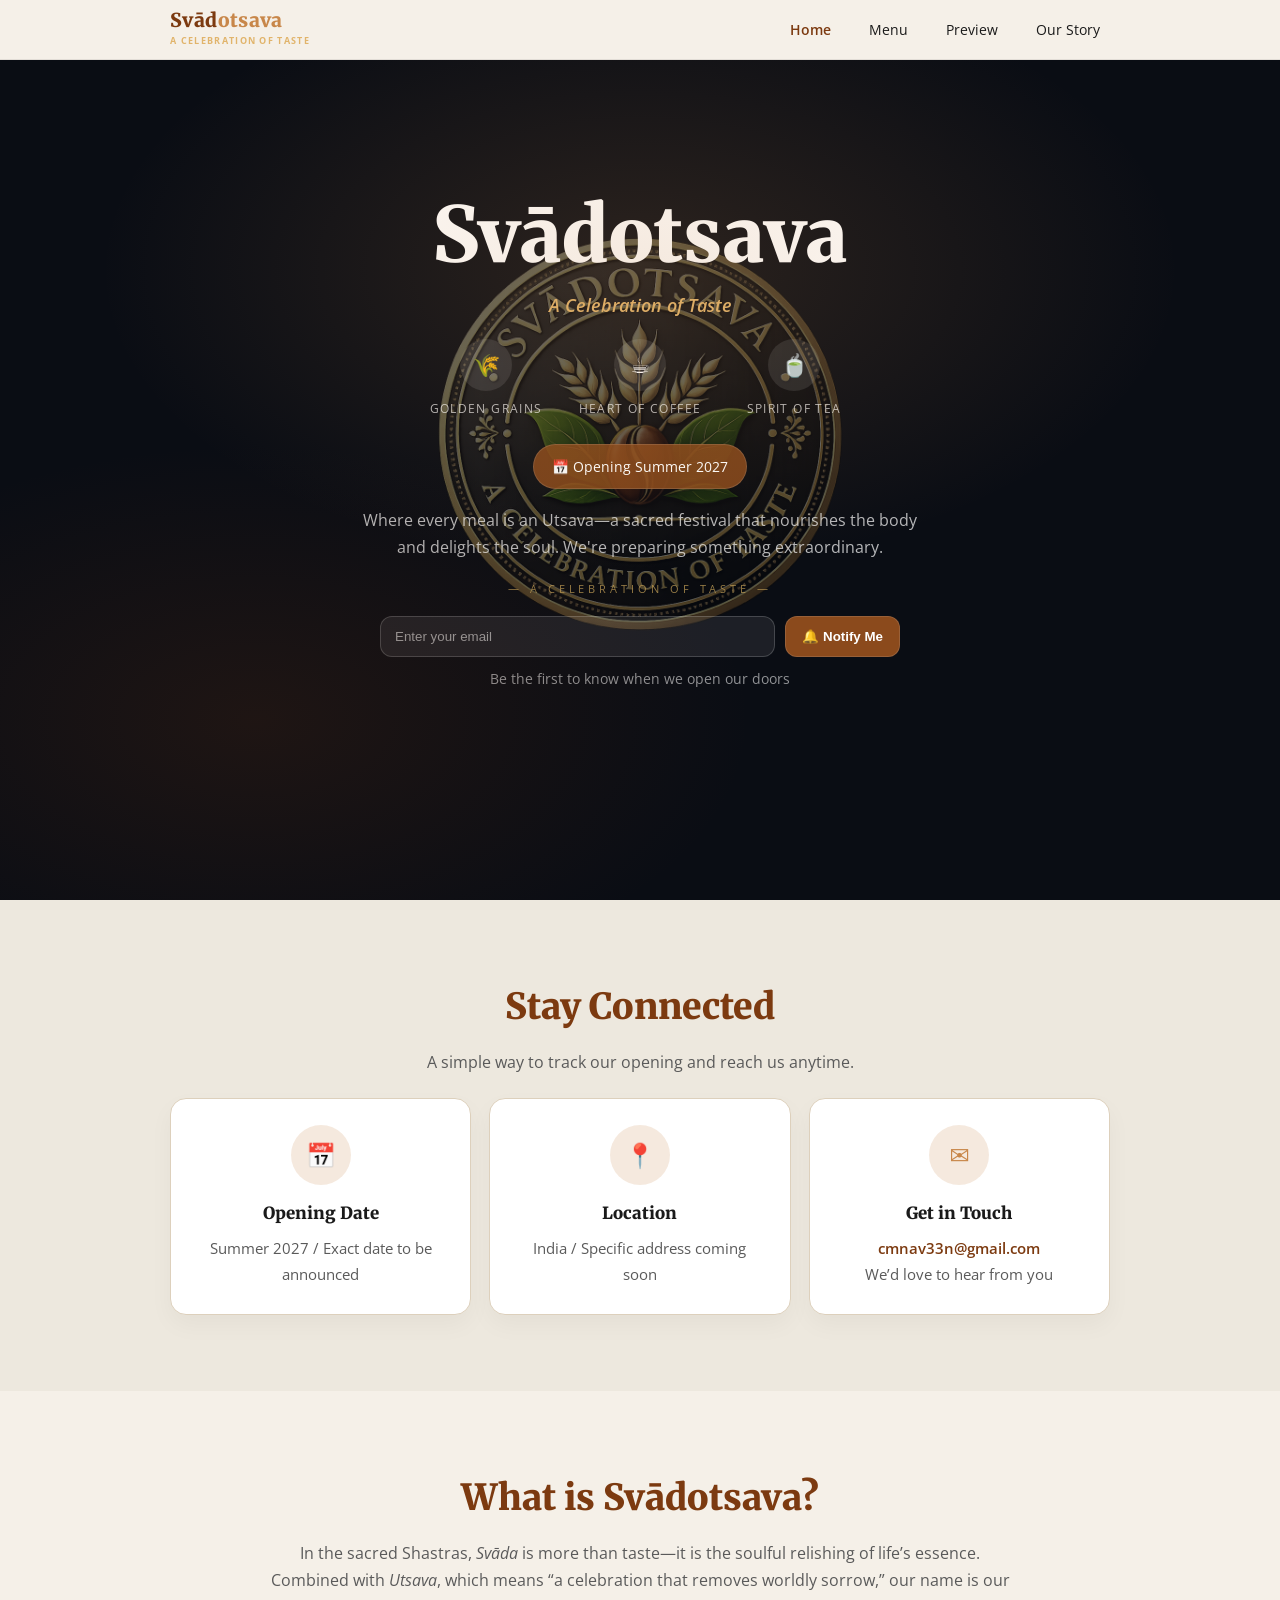
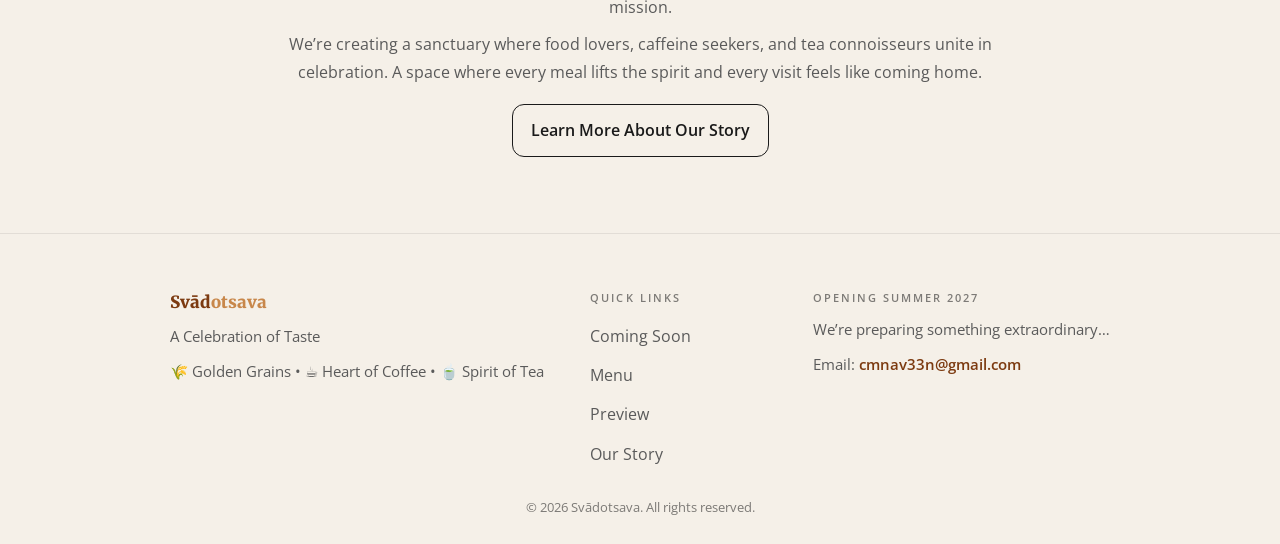
==== Svadotsava_WebSiteCode/index.html @ 16ad316f "Add files via upload" ====
<!doctype html>
<html lang="en">

<head>
  <meta charset="utf-8" />
  <meta name="viewport" content="width=device-width,initial-scale=1" />
  <title>Svādotsava — Coming Soon</title>

  <link
    href="https://fonts.googleapis.com/css2?family=Merriweather:wght@700;900&family=Open+Sans:wght@400;600&display=swap"
    rel="stylesheet">

  <style>
    :root {
      --bg: #f5f0e8;
      --bg-muted: #ede8de;
      --card: #ffffff;
      --primary: #7C3A10;
      --primary-dark: #8B4A1C;
      --accent: #C8874A;
      --hero: #0a0d14;
      --text: #1a1a1a;
      --muted: #5a5a5a;
      --border: #DDD0BC;
    }

    * {
      box-sizing: border-box
    }

    html {
      scroll-behavior: smooth
    }

    body {
      margin: 0;
      font-family: "Open Sans", system-ui, -apple-system, Segoe UI, Roboto, Arial, sans-serif;
      background: var(--bg);
      color: var(--text);
      line-height: 1.7;
    }

    a {
      color: inherit;
      text-decoration: none
    }

    .container {
      max-width: 980px;
      margin: 0 auto;
      padding: 0 20px
    }

    /* NAV */
    .nav {
      position: fixed;
      top: 0;
      left: 0;
      right: 0;
      z-index: 50;
      height: 60px;
      background: var(--bg);
      border-bottom: 1px solid rgba(0, 0, 0, .08);
      display: flex;
      align-items: center;
    }

    .nav-inner {
      display: flex;
      align-items: center;
      justify-content: space-between;
      width: 100%
    }

    .brand-box {
      display: flex;
      flex-direction: column;
      justify-content: center;
      background: transparent;
      text-decoration: none
    }

    .brand-name {
      font-family: "Merriweather", serif;
      font-weight: 900;
      font-size: 1.2rem;
      letter-spacing: .02em;
      line-height: 1.1
    }

    .brand-tagline {
      font-size: .55rem;
      letter-spacing: .15em;
      text-transform: uppercase;
      color: #E1B46B;
      font-weight: 700;
      margin-top: 2px
    }

    .nav-links {
      display: flex;
      gap: 18px;
      align-items: center
    }

    .nav-links a {
      font-size: .85rem;
      padding: 8px 10px;
      border-radius: 10px;
      transition: transform .2s ease, background .2s ease, color .2s ease;
      color: var(--text);
    }

    .nav-links a:hover {
      background: rgba(124, 58, 16, .08);
      transform: translateY(-1px);
      color: var(--primary)
    }

    .nav-links a.active {
      color: var(--primary);
      font-weight: 600
    }

    @media (max-width:480px) {
      .nav-links {
        display: none
      }
    }

    /* REVEAL */
    .reveal {
      opacity: 0;
      transform: translateY(24px);
      transition: opacity .7s ease, transform .7s ease
    }

    .reveal.in {
      opacity: 1;
      transform: translateY(0)
    }

    /* HERO */
    .hero {
      min-height: 100vh;
      padding-top: 60px;
      background: var(--hero);
      position: relative;
      overflow: hidden;
      display: flex;
      align-items: center;
    }

    .hero::before {
      content: "";
      pointer-events: none;
    }

    .hero::after {
      content: "";
      position: absolute;
      inset: 0;
      background:
        radial-gradient(900px 500px at 50% 30%, rgba(200, 135, 74, .18), transparent 60%),
        radial-gradient(900px 500px at 20% 80%, rgba(124, 58, 16, .18), transparent 55%);
      pointer-events: none;
    }

    .hero-watermark {
      position: absolute;
      inset: 0;
      display: flex;
      align-items: center;
      justify-content: center;
      pointer-events: none;
    }

    .hero-watermark img {
      width: min(720px, 90vw);
      height: auto;
      opacity: .35;
    }

    .hero-inner {
      position: relative;
      width: 100%;
      padding: 72px 0;
      text-align: center;
      color: #fff;
    }

    .hero h1 {
      margin: 0 0 12px;
      font-family: "Merriweather", serif;
      font-weight: 900;
      font-size: clamp(44px, 6vw, 84px);
      letter-spacing: .01em;
      line-height: 1.08;
    }

    .hero .tagline {
      margin: 0 auto 18px;
      max-width: 720px;
      color: #E1B46B;
      font-size: 1.15rem;
      font-style: italic;
      font-weight: 600;
    }

    .trinity {
      margin: 18px auto 18px;
      display: flex;
      justify-content: center;
      flex-wrap: wrap;
      gap: 14px;
    }

    .tri-item {
      display: flex;
      flex-direction: column;
      align-items: center;
      gap: 8px;
      width: 140px;
    }

    .tri-icon {
      width: 52px;
      height: 52px;
      border-radius: 999px;
      display: grid;
      place-items: center;
      background: rgba(255, 255, 255, .10);
      font-size: 22px;
    }

    .tri-label {
      font-size: .72rem;
      letter-spacing: .12em;
      text-transform: uppercase;
      color: rgba(255, 255, 255, .7);
    }

    .pill {
      display: inline-flex;
      align-items: center;
      gap: 8px;
      margin: 8px 0 18px;
      padding: 10px 18px;
      background: rgba(139, 74, 28, .85);
      border: 1px solid rgba(255, 255, 255, .12);
      border-radius: 999px;
      font-size: .85rem;
      color: #fff;
    }

    .hero p {
      margin: 0 auto 18px;
      max-width: 560px;
      color: rgba(255, 255, 255, .7);
      font-size: .98rem;
    }

    .tiny-gold {
      margin: 10px 0 18px;
      font-size: .7rem;
      letter-spacing: .35em;
      text-transform: uppercase;
      color: rgba(200, 164, 90, .75);
    }

    .signup {
      margin: 10px auto 0;
      max-width: 520px;
      display: flex;
      gap: 10px;
      align-items: center;
      justify-content: center;
      flex-wrap: wrap;
    }

    .signup input {
      flex: 1;
      min-width: 220px;
      padding: 12px 14px;
      border-radius: 12px;
      border: 1px solid rgba(255, 255, 255, .18);
      background: rgba(255, 255, 255, .08);
      color: #fff;
      outline: none;
      transition: border .2s ease, transform .2s ease, background .2s ease;
    }

    .signup input::placeholder {
      color: rgba(255, 255, 255, .55)
    }

    .signup input:focus {
      border-color: rgba(200, 135, 74, .6);
      background: rgba(255, 255, 255, .10)
    }

    .btn {
      padding: 12px 16px;
      border-radius: 12px;
      border: 1px solid rgba(255, 255, 255, .12);
      background: var(--primary-dark);
      color: #fff;
      font-weight: 600;
      cursor: pointer;
      transition: transform .2s ease, filter .2s ease, background .2s ease;
      white-space: nowrap;
    }

    .btn:hover {
      transform: translateY(-1px);
      filter: brightness(1.06)
    }

    .hint {
      margin-top: 10px;
      color: rgba(255, 255, 255, .55);
      font-size: .85rem;
    }

    @media (max-width:520px) {
      .tri-item {
        width: 120px
      }
    }

    /* INFO CARDS */
    section {
      padding: 76px 0
    }

    .muted-section {
      background: var(--bg-muted)
    }

    .cards {
      display: grid;
      grid-template-columns: repeat(3, 1fr);
      gap: 18px;
      margin-top: 22px;
    }

    .card {
      background: var(--card);
      border: 1px solid var(--border);
      border-radius: 16px;
      padding: 26px;
      text-align: center;
      box-shadow: 0 10px 24px rgba(0, 0, 0, .04);
    }

    .icircle {
      width: 60px;
      height: 60px;
      border-radius: 999px;
      margin: 0 auto 14px;
      display: grid;
      place-items: center;
      background: rgba(200, 135, 74, .18);
      color: var(--accent);
      font-size: 24px;
    }

    .card h3 {
      margin: 0 0 8px;
      font-family: "Merriweather", serif;
      font-weight: 900;
      font-size: 1.05rem;
    }

    .card p {
      margin: 0;
      color: var(--muted);
      font-size: .95rem
    }

    .card a {
      color: var(--primary);
      font-weight: 600
    }

    .card a:hover {
      text-decoration: underline
    }

    @media (max-width:900px) {
      .cards {
        grid-template-columns: 1fr
      }
    }

    /* WHAT IS */
    .center {
      text-align: center
    }

    h2 {
      font-family: "Merriweather", serif;
      font-weight: 900;
      font-size: clamp(26px, 3.2vw, 36px);
      margin: 0 0 12px;
      color: var(--primary);
    }

    .lead {
      max-width: 760px;
      margin: 0 auto;
      color: var(--muted);
      font-size: 1rem;
    }

    .outline-btn {
      display: inline-flex;
      align-items: center;
      justify-content: center;
      margin-top: 18px;
      padding: 12px 18px;
      border-radius: 12px;
      border: 1.5px solid #1a1a1a;
      color: #1a1a1a;
      font-weight: 600;
      transition: transform .2s ease, background .2s ease, color .2s ease;
    }

    .outline-btn:hover {
      background: #1a1a1a;
      color: #fff;
      transform: translateY(-1px)
    }

    /* FOOTER */
    footer {
      background: var(--bg);
      border-top: 1px solid rgba(0, 0, 0, .08);
      padding: 54px 0 26px;
    }

    .footer-grid {
      display: grid;
      grid-template-columns: 2fr 1fr 1.5fr;
      gap: 24px;
    }

    .f-brand {
      font-family: "Merriweather", serif;
      font-weight: 900;
      font-size: 1.05rem;
      margin-bottom: 8px;
    }

    .f-small {
      color: var(--muted);
      font-size: .92rem
    }

    .f-label {
      font-size: .7rem;
      letter-spacing: .18em;
      text-transform: uppercase;
      color: rgba(26, 26, 26, .55);
      margin-bottom: 10px;
      font-weight: 600;
    }

    .f-links a {
      display: block;
      padding: 6px 0;
      color: var(--muted);
      transition: color .2s ease, transform .2s ease;
    }

    .f-links a:hover {
      color: var(--primary);
      transform: translateX(2px)
    }

    .copyright {
      margin-top: 22px;
      text-align: center;
      color: rgba(26, 26, 26, .55);
      font-size: .82rem;
    }

    @media (max-width:900px) {
      .footer-grid {
        grid-template-columns: 1fr
      }
    }
  </style>
</head>

<body>

  <!-- NAV -->
  <header class="nav">
    <div class="container nav-inner">
      <a href="index.html" class="brand-box">
        <div class="brand-name"><span style="color:var(--primary)">Svād</span><span
            style="color:var(--accent)">otsava</span></div>
        <div class="brand-tagline">A Celebration of Taste</div>
      </a>
      <nav class="nav-links" aria-label="Primary">
        <a class="active" href="index.html">Home</a>
        <a href="menu.html">Menu</a>
        <a href="preview.html">Preview</a>
        <a href="story.html">Our Story</a>
      </nav>
    </div>
  </header>

  <!-- HERO -->
  <section class="hero">
    <div class="hero-watermark" aria-hidden="true">
      <!-- Put your logo as "logo.png" in the same folder -->
      <img src="black_logo_circle.png" alt="" />
    </div>

    <div class="container hero-inner">
      <h1 class="reveal" data-delay="0">Svādotsava</h1>
      <p class="tagline reveal" data-delay="100">A Celebration of Taste</p>

      <div class="trinity reveal" data-delay="200">
        <div class="tri-item">
          <div class="tri-icon">🌾</div>
          <div class="tri-label">Golden Grains</div>
        </div>
        <div class="tri-item">
          <div class="tri-icon">☕</div>
          <div class="tri-label">Heart of Coffee</div>
        </div>
        <div class="tri-item">
          <div class="tri-icon">🍵</div>
          <div class="tri-label">Spirit of Tea</div>
        </div>
      </div>

      <div class="pill reveal" data-delay="300">📅 Opening Summer 2027</div>

      <p class="reveal" data-delay="400">
        Where every meal is an Utsava—a sacred festival that nourishes the body and delights the soul.
        We're preparing something extraordinary.
      </p>

      <div class="tiny-gold reveal" data-delay="500">— A CELEBRATION OF TASTE —</div>

      <form class="signup reveal" data-delay="600" onsubmit="return false;">
        <input type="email" placeholder="Enter your email" aria-label="Email address" />
        <button class="btn" type="submit">🔔 Notify Me</button>
      </form>
      <div class="hint reveal" data-delay="700">Be the first to know when we open our doors</div>
    </div>
  </section>

  <!-- INFO CARDS -->
  <section class="muted-section">
    <div class="container center">
      <h2 class="reveal">Stay Connected</h2>
      <p class="lead reveal" data-delay="100">A simple way to track our opening and reach us anytime.</p>

      <div class="cards">
        <div class="card reveal" data-delay="150">
          <div class="icircle">📅</div>
          <h3>Opening Date</h3>
          <p>Summer 2027 / Exact date to be announced</p>
        </div>

        <div class="card reveal" data-delay="250">
          <div class="icircle">📍</div>
          <h3>Location</h3>
          <p>India / Specific address coming soon</p>
        </div>

        <div class="card reveal" data-delay="350">
          <div class="icircle">✉️</div>
          <h3>Get in Touch</h3>
          <p><a href="mailto:cmnav33n@gmail.com">cmnav33n@gmail.com</a><br />We’d love to hear from you</p>
        </div>
      </div>
    </div>
  </section>

  <!-- WHAT IS -->
  <section>
    <div class="container center">
      <h2 class="reveal">What is Svādotsava?</h2>
      <p class="lead reveal" data-delay="100">
        In the sacred Shastras, <em>Svāda</em> is more than taste—it is the soulful relishing of life’s essence.
        Combined with <em>Utsava</em>, which means “a celebration that removes worldly sorrow,” our name is our mission.
      </p>
      <p class="lead reveal" data-delay="200" style="margin-top:10px;">
        We’re creating a sanctuary where food lovers, caffeine seekers, and tea connoisseurs unite in celebration.
        A space where every meal lifts the spirit and every visit feels like coming home.
      </p>

      <a class="outline-btn reveal" data-delay="300" href="story.html">Learn More About Our Story</a>
    </div>
  </section>

  <!-- FOOTER -->
  <footer>
    <div class="container">
      <div class="footer-grid">
        <div>
          <div class="f-brand"><span style="color:var(--primary)">Svād</span><span
              style="color:var(--accent)">otsava</span></div>
          <div class="f-small">A Celebration of Taste</div>
          <div class="f-small" style="margin-top:10px;">🌾 Golden Grains • ☕ Heart of Coffee • 🍵 Spirit of Tea</div>
        </div>

        <div>
          <div class="f-label">Quick Links</div>
          <div class="f-links">
            <a href="index.html">Coming Soon</a>
            <a href="menu.html">Menu</a>
            <a href="preview.html">Preview</a>
            <a href="story.html">Our Story</a>
          </div>
        </div>

        <div>
          <div class="f-label">Opening Summer 2027</div>
          <div class="f-small">We’re preparing something extraordinary…</div>
          <div class="f-small" style="margin-top:10px;">
            Email: <a href="mailto:cmnav33n@gmail.com"
              style="color:var(--primary);font-weight:600;">cmnav33n@gmail.com</a>
          </div>
        </div>
      </div>

      <div class="copyright">© 2026 Svādotsava. All rights reserved.</div>
    </div>
  </footer>

  <script>
    // Smooth scroll-reveal animations (IntersectionObserver) + small stagger
    const revealEls = [...document.querySelectorAll('.reveal')];

    const io = new IntersectionObserver((entries) => {
      entries.forEach((e) => {
        if (!e.isIntersecting) return;
        const el = e.target;
        const delay = parseInt(el.getAttribute('data-delay') || '0', 10);
        setTimeout(() => el.classList.add('in'), delay);
        io.unobserve(el);
      });
    }, { threshold: 0.1 });

    revealEls.forEach(el => io.observe(el));

    // Hero initial stagger (ensures fast fade even if already in view)
    window.addEventListener('load', () => {
      revealEls.forEach(el => {
        if (el.getBoundingClientRect().top < window.innerHeight * 0.95) {
          const delay = parseInt(el.getAttribute('data-delay') || '0', 10);
          setTimeout(() => el.classList.add('in'), delay);
        }
      });
    });
  </script>
</body>

</html>
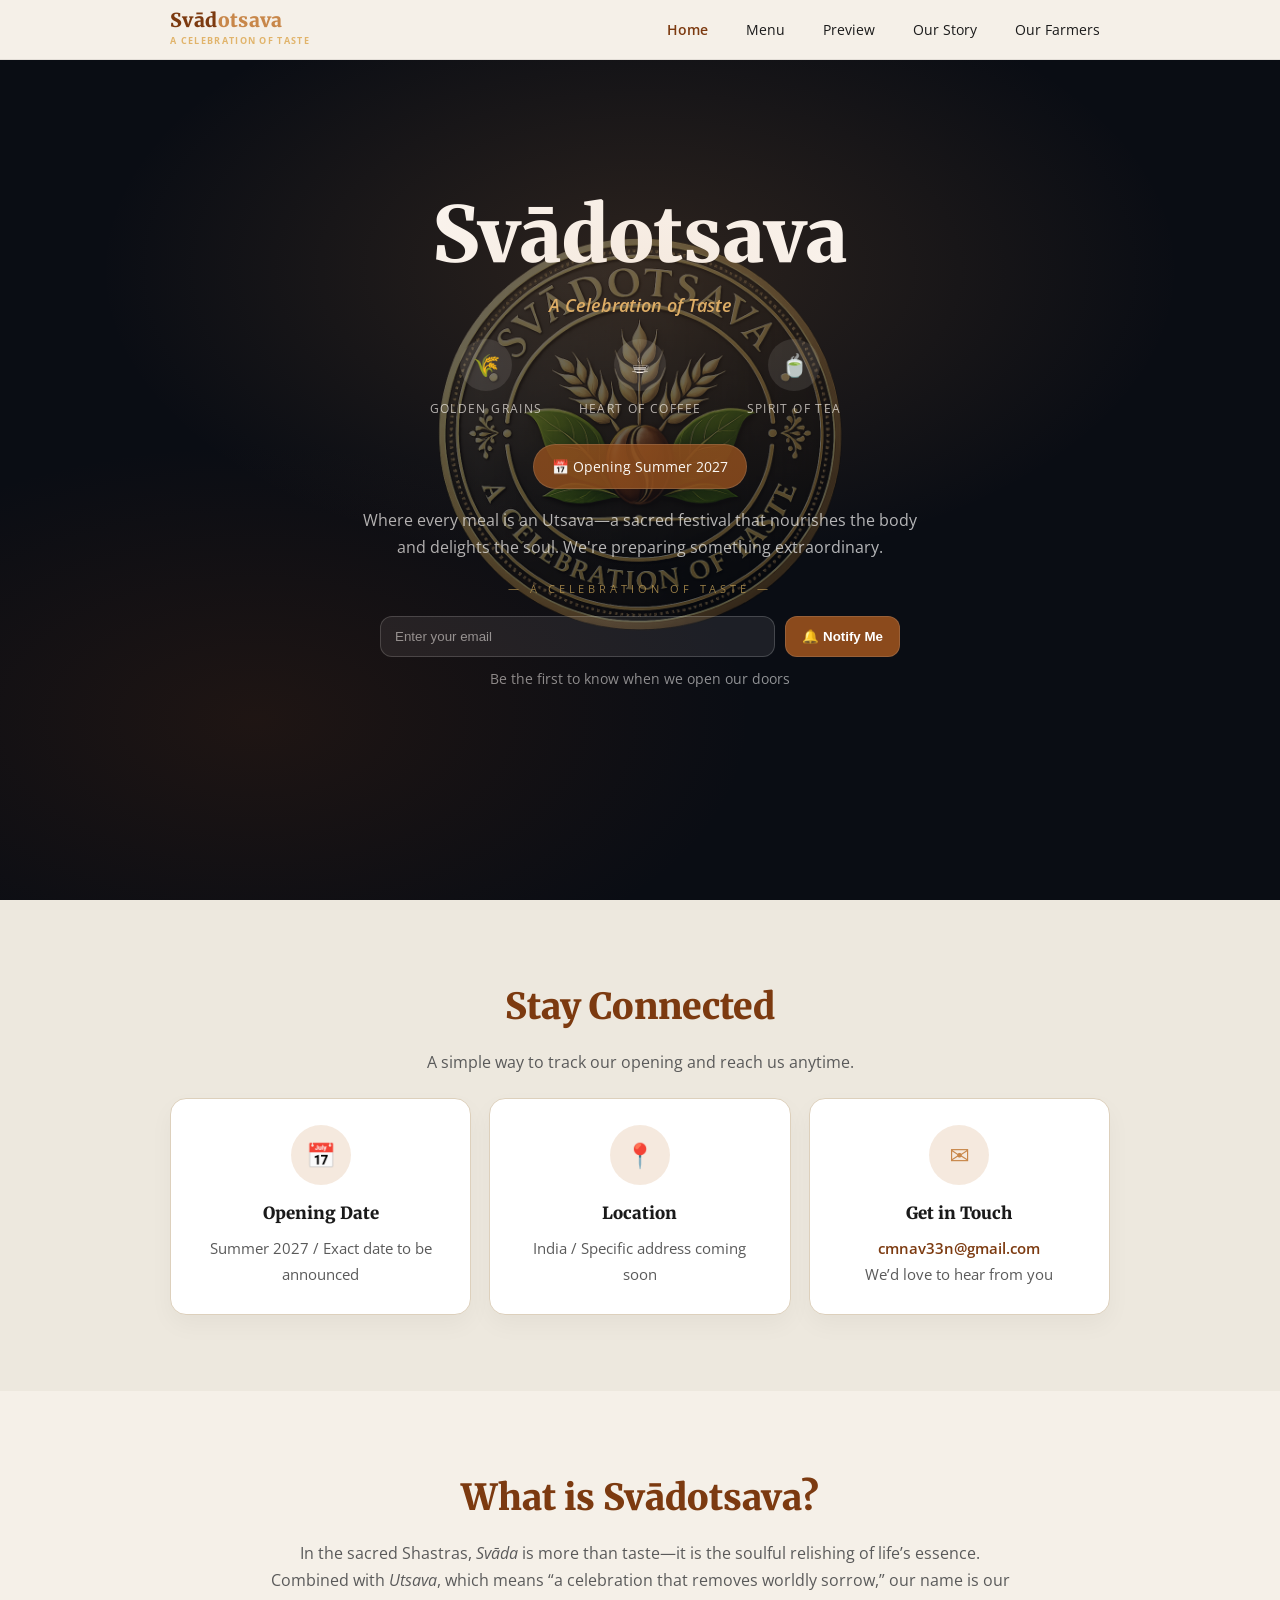
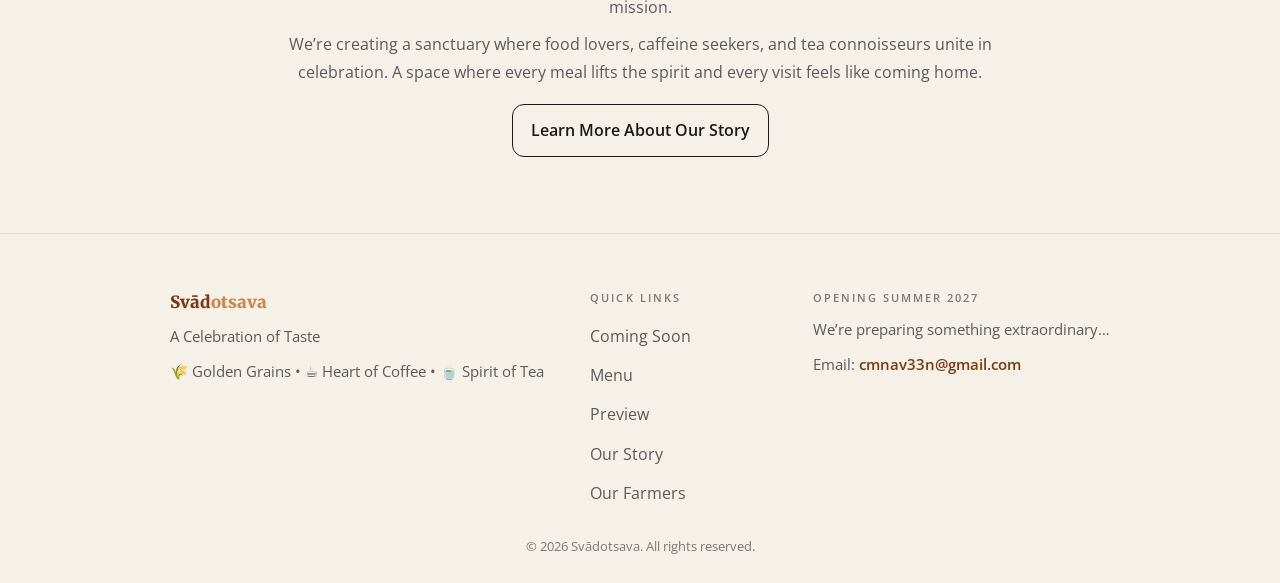
==== commit 26c633f7: "Add files via upload" ====
--- a/Svadotsava_WebSiteCode/index.html
+++ b/Svadotsava_WebSiteCode/index.html
@@ -508,6 +508,7 @@
         <a href="menu.html">Menu</a>
         <a href="preview.html">Preview</a>
         <a href="story.html">Our Story</a>
+        <a href="farmers.html">Our Farmers</a>
       </nav>
     </div>
   </header>
@@ -618,6 +619,7 @@
             <a href="menu.html">Menu</a>
             <a href="preview.html">Preview</a>
             <a href="story.html">Our Story</a>
+            <a href="farmers.html">Our Farmers</a>
           </div>
         </div>
 
